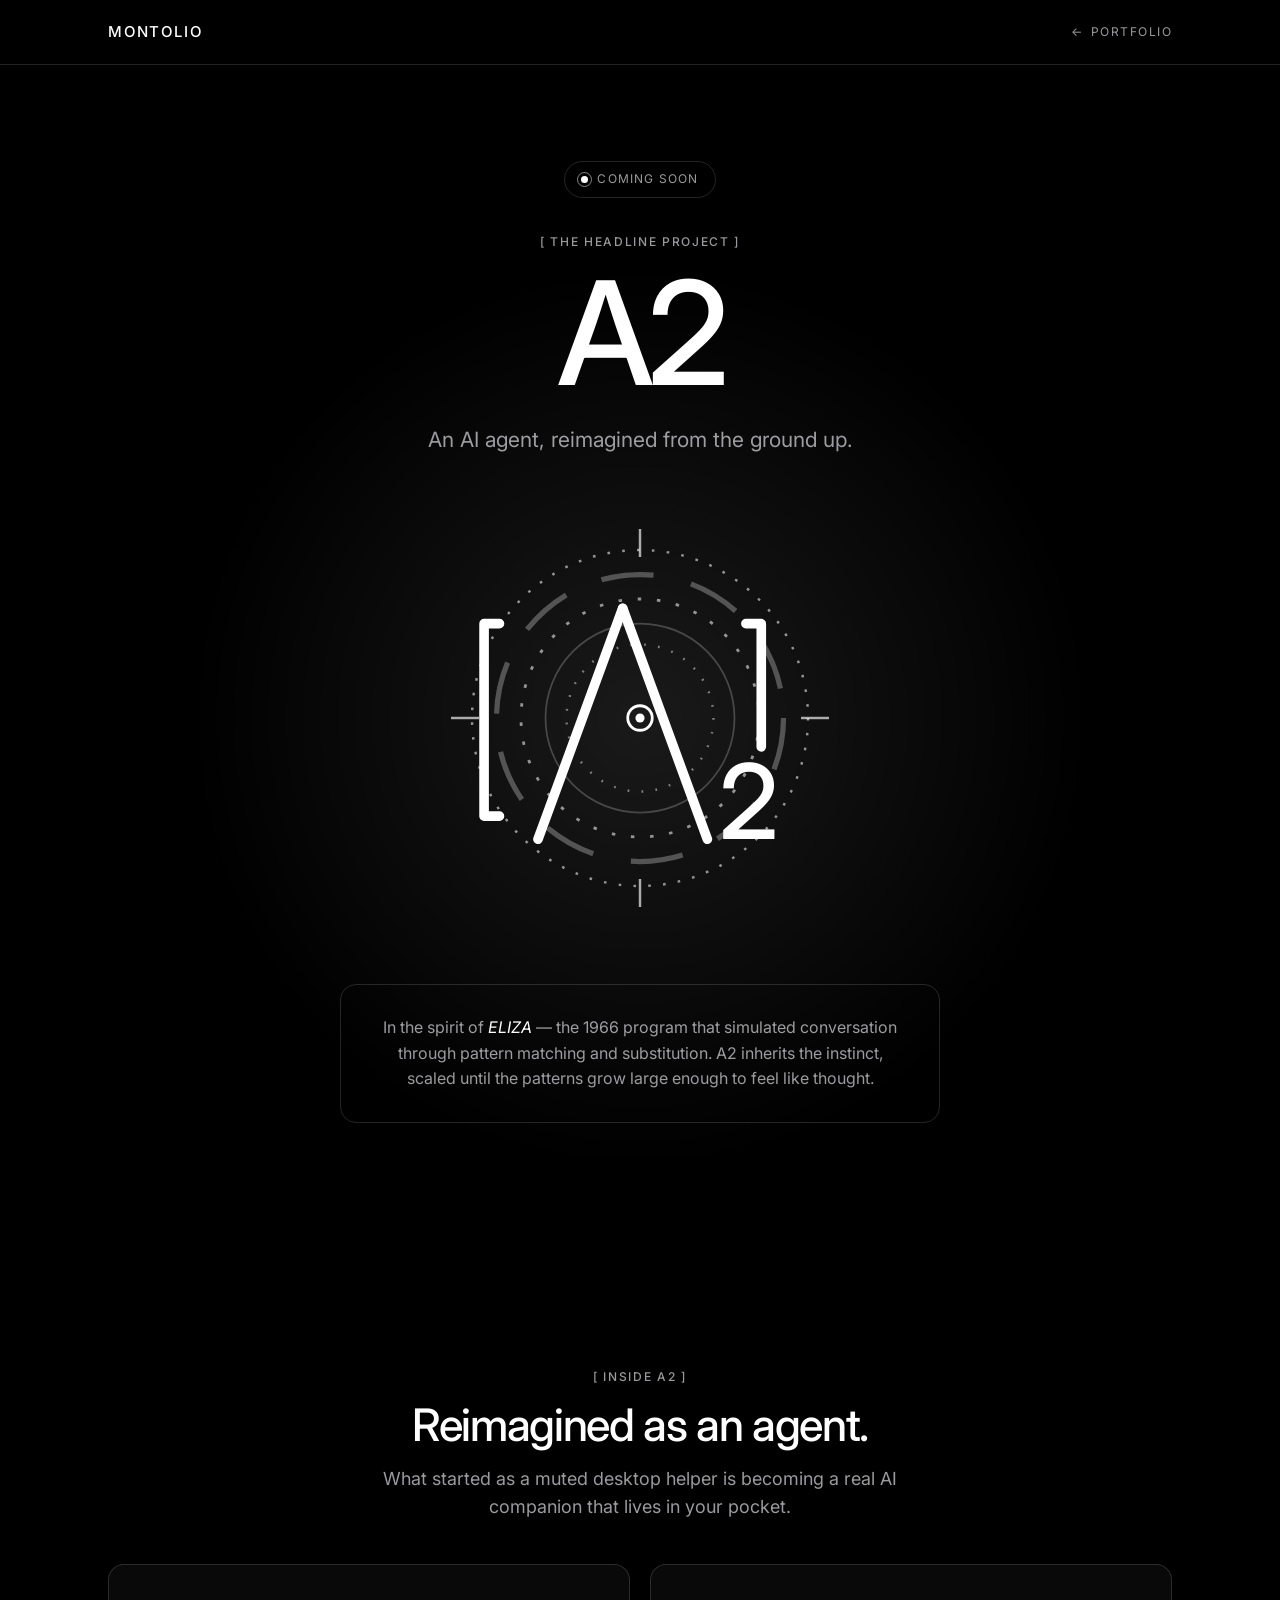
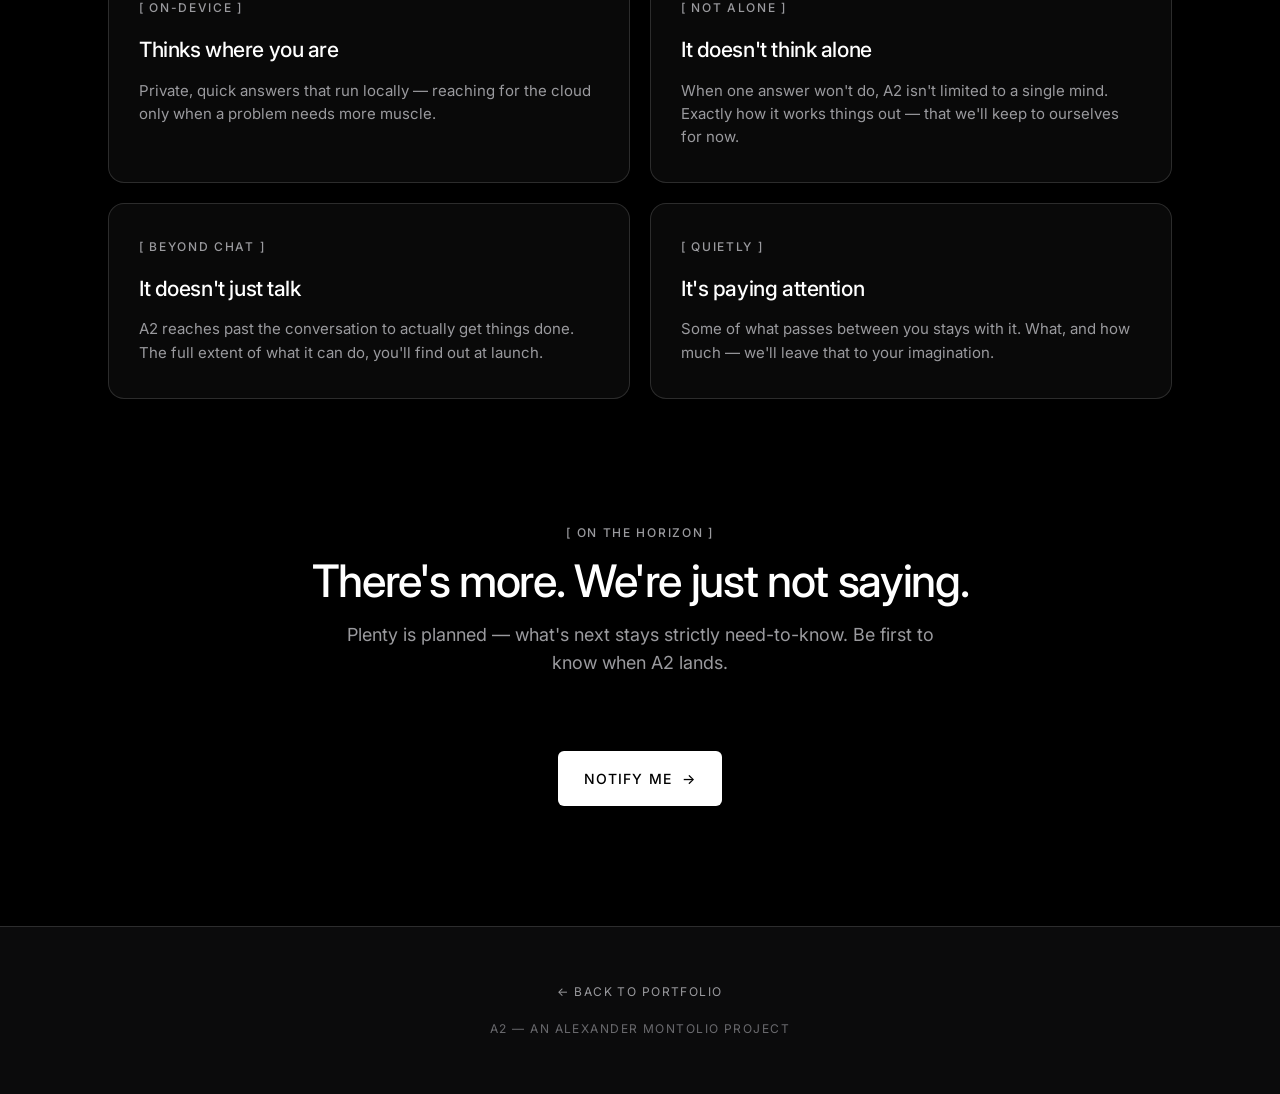
==== a2.html @ ce8a399d "Redesign portfolio: two-page layout, code-rain, bilingual, CV download - Rework index.html into a mo" ====
<!DOCTYPE html>
<html lang="en">
<head>
	<meta charset="utf-8">
	<meta name="viewport" content="width=device-width, initial-scale=1">
	<title>A2 — Alexander Montolio</title>
	<meta name="description" content="A2 — an AI agent, reimagined from the ground up. A project by Alexander Montolio.">
	<link rel="preconnect" href="https://fonts.googleapis.com">
	<link rel="preconnect" href="https://fonts.gstatic.com" crossorigin>
	<link href="https://fonts.googleapis.com/css2?family=Inter:wght@400;500;600&display=swap" rel="stylesheet">
	<link rel="stylesheet" href="assets/css/a2-page.css">
</head>
<body>

<canvas id="rain" aria-hidden="true"></canvas>

<header class="nav">
  <div class="inner nav__inner">
    <a href="index.html" class="nav__brand">Montolio</a>
    <a href="index.html" class="nav__back" data-i18n-html="navBack"><span class="arr">&larr;</span> Portfolio</a>
  </div>
</header>

<main>

  <section class="showcase">
    <div class="inner">
      <span class="badge"><span class="badge__dot"></span><span data-i18n="badge">Coming soon</span></span>
      <div><span class="kicker" data-i18n="kickerLead">The headline project</span></div>
      <h1 class="showcase__title">A2</h1>
      <p class="showcase__sub" data-i18n="sub">An AI agent, reimagined from the ground up.</p>

      <div class="orb" role="img" aria-label="A2 mark">
        <svg viewBox="0 0 240 240" aria-hidden="true">
          <g class="rings">
            <g class="r-ring spin-cw"><circle cx="120" cy="120" r="96" stroke-width="1.4" stroke-opacity=".55" stroke-dasharray="1.5 7"/></g>
            <g class="r-ring spin-ccw"><circle cx="120" cy="120" r="82" stroke-width="3" stroke-opacity=".28" stroke-dasharray="30 22"/></g>
            <g class="r-ring spin-fast"><circle cx="120" cy="120" r="68" stroke-width="1.6" stroke-opacity=".55" stroke-dasharray="2 9"/></g>
            <circle cx="120" cy="120" r="54" stroke-width="1" stroke-opacity=".22"/>
            <g class="r-ring spin-ccw"><circle cx="120" cy="120" r="42" stroke-width="1.4" stroke-opacity=".45" stroke-dasharray="1 7"/></g>
            <g stroke-width="1.4" stroke-opacity=".65">
              <line x1="120" y1="12" x2="120" y2="28"/><line x1="120" y1="212" x2="120" y2="228"/>
              <line x1="12" y1="120" x2="28" y2="120"/><line x1="212" y1="120" x2="228" y2="120"/>
            </g>
            <circle cx="120" cy="120" r="7" stroke-width="1.6"/>
          </g>
          <g class="r-logo" transform="translate(120,120) scale(1.1) translate(-209,-87)">
            <path class="mark" d="M200,30 L156,150"/>
            <path class="mark" d="M200,30 L244,150"/>
            <path class="mark" d="M136,38 L128,38 L128,138 L136,138"/>
            <path class="mark" d="M264,38 L272,38 L272,102"/>
            <text class="r-two" x="250" y="150" font-size="54">2</text>
          </g>
          <circle class="core" cx="120" cy="120" r="2.6"/>
        </svg>
      </div>

      <p class="note reveal" data-i18n-html="note">In the spirit of <em>ELIZA</em> — the 1966 program that simulated conversation through pattern matching and substitution. A2 inherits the instinct, scaled until the patterns grow large enough to feel like thought.</p>
    </div>
  </section>

  <section id="inside">
    <div class="inner">
      <div class="head reveal">
        <span class="kicker" data-i18n="insideKicker">Inside A2</span>
        <h2 class="head__title" data-i18n="insideTitle">Reimagined as an agent.</h2>
        <p class="head__sub" data-i18n="insideSub">What started as a muted desktop helper is becoming a real AI companion that lives in your pocket.</p>
      </div>
      <div class="facets">
        <article class="facet reveal">
          <span class="kicker" data-i18n="f1k">On-device</span>
          <h3 class="facet__title" data-i18n="f1t">Thinks where you are</h3>
          <p class="facet__body" data-i18n="f1b">Private, quick answers that run locally — reaching for the cloud only when a problem needs more muscle.</p>
        </article>
        <article class="facet reveal">
          <span class="kicker" data-i18n="f2k">Not alone</span>
          <h3 class="facet__title" data-i18n="f2t">It doesn't think alone</h3>
          <p class="facet__body" data-i18n="f2b">When one answer won't do, A2 isn't limited to a single mind. Exactly how it works things out — that we'll keep to ourselves for now.</p>
        </article>
        <article class="facet reveal">
          <span class="kicker" data-i18n="f3k">Beyond chat</span>
          <h3 class="facet__title" data-i18n="f3t">It doesn't just talk</h3>
          <p class="facet__body" data-i18n="f3b">A2 reaches past the conversation to actually get things done. The full extent of what it can do, you'll find out at launch.</p>
        </article>
        <article class="facet reveal">
          <span class="kicker" data-i18n="f4k">Quietly</span>
          <h3 class="facet__title" data-i18n="f4t">It's paying attention</h3>
          <p class="facet__body" data-i18n="f4b">Some of what passes between you stays with it. What, and how much — we'll leave that to your imagination.</p>
        </article>
      </div>
    </div>
  </section>

  <section class="close">
    <div class="inner">
      <div class="head reveal">
        <span class="kicker" data-i18n="closeKicker">On the horizon</span>
        <h2 class="head__title" data-i18n="closeTitle">There's more. We're just not saying.</h2>
        <p class="head__sub" data-i18n="closeSub">Plenty is planned — what's next stays strictly need-to-know. Be first to know when A2 lands.</p>
      </div>
      <a class="btn reveal" href="mailto:notalexander24@gmail.com" data-i18n-html="notifyBtn">Notify me <span aria-hidden="true">&rarr;</span></a>
    </div>
  </section>

</main>

<footer class="footer">
  <div class="inner footer__inner">
    <p class="footer__copy"><a href="index.html" data-i18n-html="footerBack">&larr; Back to portfolio</a></p>
    <p class="footer__copy" data-i18n="footerCredit">A2 — an Alexander Montolio project</p>
  </div>
</footer>

<script>
  // ── Matrix code-rain — ported from the main page, 3D depth, glowing head ──
  (function () {
    var canvas = document.getElementById('rain');
    if (!canvas) return;
    var ctx = canvas.getContext('2d');
    var reduce = window.matchMedia('(prefers-reduced-motion: reduce)').matches;
    var chars = ("{}()[]<>;:=+-*/%!&|^~?.,#@_$" + "0123456789" +
                 "def selfimport async await final var void return None True False lambda print").replace(/ /g, "").split('');
    var fontSize = 16, rowsPerSec = 9, life = 1500, cols = 0, headPos = [], headRow = [], trails = [], scale = [], dpr = 1, raf = 0, lastTime = 0;
    var bg = { r: 0, g: 0, b: 0 }, fg = { r: 106, g: 106, b: 110 }, hd = { r: 255, g: 255, b: 255 };

    function hexToRgb(h) {
      h = (h || '').trim();
      if (h.charAt(0) === '#') h = h.slice(1);
      if (h.length === 3) h = h[0] + h[0] + h[1] + h[1] + h[2] + h[2];
      var n = parseInt(h, 16);
      return isNaN(n) ? null : { r: (n >> 16) & 255, g: (n >> 8) & 255, b: n & 255 };
    }
    function readColors() {
      var cs = getComputedStyle(document.documentElement);
      bg = hexToRgb(cs.getPropertyValue('--black')) || bg;
      fg = hexToRgb(cs.getPropertyValue('--mute')) || fg;
      hd = hexToRgb(cs.getPropertyValue('--ink')) || hd;
    }
    function resize() {
      dpr = Math.min(window.devicePixelRatio || 1, 2);
      canvas.width = Math.floor(window.innerWidth * dpr);
      canvas.height = Math.floor(window.innerHeight * dpr);
      ctx.setTransform(dpr, 0, 0, dpr, 0, 0);
      cols = Math.ceil(window.innerWidth / fontSize);
      headPos = []; headRow = []; trails = []; scale = [];
      for (var i = 0; i < cols; i++) { scale[i] = 0.5 + Math.random() * 0.8; headPos[i] = Math.random() * -40; headRow[i] = Math.floor(headPos[i]); trails[i] = []; }
      ctx.fillStyle = 'rgb(' + bg.r + ',' + bg.g + ',' + bg.b + ')';
      ctx.fillRect(0, 0, window.innerWidth, window.innerHeight);
    }
    function frame(now) {
      var dt = Math.min((now - lastTime) / 1000, 0.05); lastTime = now;
      var W = window.innerWidth, H = window.innerHeight;
      ctx.fillStyle = 'rgb(' + bg.r + ',' + bg.g + ',' + bg.b + ')';
      ctx.fillRect(0, 0, W, H);
      ctx.textBaseline = 'top';
      for (var i = 0; i < cols; i++) {
        var s = scale[i], rh = fontSize * s;
        var da = 0.28 + 0.72 * ((s - 0.5) / 0.8);
        var x = i * fontSize;
        headPos[i] += rowsPerSec * s * dt;
        var row = Math.floor(headPos[i]);
        if (row !== headRow[i]) {
          headRow[i] = row;
          if (row >= 0) trails[i].push({ row: row, ch: chars[(Math.random() * chars.length) | 0], t: now });
          if (row * rh > H + rh && Math.random() > 0.94) { headPos[i] = Math.random() * -30; headRow[i] = Math.floor(headPos[i]); }
        }
        ctx.font = '600 ' + (fontSize * s).toFixed(1) + "px ui-monospace, 'JetBrains Mono', monospace";
        var arr = trails[i], keepFrom = 0;
        for (var j = 0; j < arr.length; j++) {
          var age = now - arr[j].t;
          if (age >= life) { keepFrom = j + 1; continue; }
          var y = arr[j].row * rh;
          if (j === arr.length - 1) {
            ctx.shadowColor = 'rgba(' + hd.r + ',' + hd.g + ',' + hd.b + ',' + (0.6 * da).toFixed(3) + ')';
            ctx.shadowBlur = 8 * da;
            ctx.fillStyle = 'rgba(' + hd.r + ',' + hd.g + ',' + hd.b + ',' + (0.66 * da).toFixed(3) + ')';
            ctx.fillText(arr[j].ch, x, y);
            ctx.shadowBlur = 0;
          } else {
            var k = 1 - age / life;
            ctx.fillStyle = 'rgba(' + fg.r + ',' + fg.g + ',' + fg.b + ',' + ((0.10 + 0.5 * k) * da).toFixed(3) + ')';
            ctx.fillText(arr[j].ch, x, y);
          }
        }
        if (keepFrom > 0) trails[i] = arr.slice(keepFrom);
      }
      raf = requestAnimationFrame(frame);
    }

    readColors();
    resize();
    window.addEventListener('resize', resize);
    if (!reduce) { lastTime = performance.now(); raf = requestAnimationFrame(frame); }
  })();

  // ── Bilingual layer: detect browser language automatically (no toggle) ──
  (function () {
    var dict = {
      en: {
        navBack: "<span class=\"arr\">&larr;</span> Portfolio",
        badge: "Coming soon",
        kickerLead: "The headline project",
        sub: "An AI agent, reimagined from the ground up.",
        note: "In the spirit of <em>ELIZA</em> — the 1966 program that simulated conversation through pattern matching and substitution. A2 inherits the instinct, scaled until the patterns grow large enough to feel like thought.",
        insideKicker: "Inside A2",
        insideTitle: "Reimagined as an agent.",
        insideSub: "What started as a muted desktop helper is becoming a real AI companion that lives in your pocket.",
        f1k: "On-device", f1t: "Thinks where you are", f1b: "Private, quick answers that run locally — reaching for the cloud only when a problem needs more muscle.",
        f2k: "Not alone", f2t: "It doesn't think alone", f2b: "When one answer won't do, A2 isn't limited to a single mind. Exactly how it works things out — that we'll keep to ourselves for now.",
        f3k: "Beyond chat", f3t: "It doesn't just talk", f3b: "A2 reaches past the conversation to actually get things done. The full extent of what it can do, you'll find out at launch.",
        f4k: "Quietly", f4t: "It's paying attention", f4b: "Some of what passes between you stays with it. What, and how much — we'll leave that to your imagination.",
        closeKicker: "On the horizon",
        closeTitle: "There's more. We're just not saying.",
        closeSub: "Plenty is planned — what's next stays strictly need-to-know. Be first to know when A2 lands.",
        notifyBtn: "Notify me <span aria-hidden=\"true\">&rarr;</span>",
        footerBack: "&larr; Back to portfolio",
        footerCredit: "A2 — an Alexander Montolio project"
      },
      es: {
        navBack: "<span class=\"arr\">&larr;</span> Portafolio",
        badge: "Próximamente",
        kickerLead: "El proyecto principal",
        sub: "Un agente de IA reimaginado desde cero.",
        note: "En el espíritu de <em>ELIZA</em> — el programa de 1966 que simulaba conversación mediante coincidencia de patrones y sustitución. A2 hereda ese instinto, escalado hasta que los patrones crecen lo suficiente como para sentirse como pensamiento.",
        insideKicker: "Dentro de A2",
        insideTitle: "Reimaginado como agente.",
        insideSub: "Lo que empezó como un discreto asistente de escritorio se está convirtiendo en un verdadero compañero de IA que vive en tu bolsillo.",
        f1k: "En dispositivo", f1t: "Piensa donde estás", f1b: "Respuestas privadas y rápidas que se ejecutan localmente — recurriendo a la nube solo cuando un problema necesita más potencia.",
        f2k: "No está solo", f2t: "No piensa solo", f2b: "Cuando una sola respuesta no basta, A2 no se limita a una única mente. Exactamente cómo lo resuelve — eso nos lo guardamos por ahora.",
        f3k: "Más que chat", f3t: "No solo habla", f3b: "A2 va más allá de la conversación para de verdad hacer las cosas. Todo lo que puede hacer, lo descubrirás en el lanzamiento.",
        f4k: "En silencio", f4t: "Está prestando atención", f4b: "Algo de lo que pasa entre ustedes se queda con él. Qué, y cuánto — lo dejamos a tu imaginación.",
        closeKicker: "En el horizonte",
        closeTitle: "Hay más. Simplemente no lo decimos.",
        closeSub: "Hay mucho planeado — lo que viene es estrictamente confidencial. Sé el primero en saber cuándo llega A2.",
        notifyBtn: "Avísame <span aria-hidden=\"true\">&rarr;</span>",
        footerBack: "&larr; Volver al portafolio",
        footerCredit: "A2 — un proyecto de Alexander Montolio"
      }
    };

    function detect() {
      var langs = navigator.languages && navigator.languages.length ? navigator.languages : [navigator.language || 'en'];
      for (var i = 0; i < langs.length; i++) {
        if ((langs[i] || '').toLowerCase().indexOf('es') === 0) return 'es';
      }
      return 'en';
    }

    function apply(lang) {
      var d = dict[lang] || dict.en;
      document.documentElement.lang = lang;
      document.querySelectorAll('[data-i18n]').forEach(function (el) {
        var v = d[el.getAttribute('data-i18n')]; if (v != null) el.textContent = v;
      });
      document.querySelectorAll('[data-i18n-html]').forEach(function (el) {
        var v = d[el.getAttribute('data-i18n-html')]; if (v != null) el.innerHTML = v;
      });
    }

    apply(detect());
  })();

  // ── Scroll reveals ──
  (function () {
    var els = document.querySelectorAll('.reveal');
    if (!('IntersectionObserver' in window) ||
        window.matchMedia('(prefers-reduced-motion: reduce)').matches) {
      els.forEach(function (el) { el.classList.add('is-visible'); });
      return;
    }
    var io = new IntersectionObserver(function (entries) {
      entries.forEach(function (entry) {
        if (entry.isIntersecting) { entry.target.classList.add('is-visible'); io.unobserve(entry.target); }
      });
    }, { threshold: 0.14 });
    els.forEach(function (el) { io.observe(el); });
  })();
</script>

</body>
</html>
---- assets/css/a2-page.css ----
/* A2 lives in its own pure-black world — a deliberate single-theme commitment */
  :root {
    --black: #000000;
    --ink: #ffffff;
    --soft: #9a9a9e;
    --mute: #6a6a6e;
    --hairline: rgba(255,255,255,0.14);
    --lift: rgba(255,255,255,0.035);
    --font: "SF Pro Display", "Inter", "Helvetica Neue", ui-sans-serif, system-ui, -apple-system, sans-serif;
    --max: 1120px;
    --gap: 120px;
    --r-card: 16px;
    --r-small: 6px;
    --r-pill: 999px;
  }

  * { box-sizing: border-box; }

  body {
    margin: 0;
    background: var(--black);
    color: var(--soft);
    font-family: var(--font);
    font-size: 16px;
    line-height: 1.55;
    -webkit-font-smoothing: antialiased;
    text-rendering: optimizeLegibility;
    overflow-x: hidden;
  }

  /* ── Matrix rain backdrop (ported from the main page, themed for the black world) ── */
  #rain { position: fixed; inset: 0; width: 100%; height: 100%; z-index: 0; display: block; background: var(--black); pointer-events: none; opacity: 0.7; }
  main, .footer { position: relative; z-index: 1; }

  .inner { width: 100%; max-width: var(--max); margin: 0 auto; padding: 0 28px; }

  .kicker { display: inline-block; font-size: 12px; font-weight: 500; text-transform: uppercase; letter-spacing: 0.14em; color: var(--soft); }
  .kicker::before { content: "[ "; } .kicker::after { content: " ]"; }

  /* ── Nav ── */
  .nav {
    position: sticky; top: 0; z-index: 20;
    background: rgba(0,0,0,0.6); backdrop-filter: blur(14px);
    border-bottom: 1px solid var(--hairline);
  }
  .nav__inner { height: 64px; display: flex; align-items: center; justify-content: space-between; }
  .nav__brand { font-size: 15px; font-weight: 500; letter-spacing: 0.12em; text-transform: uppercase; color: var(--ink); text-decoration: none; }
  .nav__back { font-size: 12px; text-transform: uppercase; letter-spacing: 0.12em; color: var(--soft); text-decoration: none; display: inline-flex; align-items: center; gap: 8px; transition: color 0.25s ease; }
  .nav__back:hover, .nav__back:focus-visible { color: var(--ink); }
  .nav__back .arr { transition: transform 0.25s ease; }
  .nav__back:hover .arr { transform: translateX(-3px); }

  /* ── Hero showcase ── */
  .showcase { padding: 96px 0 var(--gap); text-align: center; }
  .showcase__title { font-weight: 500; font-size: clamp(4rem, 16vw, 9rem); line-height: 0.98; letter-spacing: -0.05em; color: var(--ink); margin: 10px 0 0; }
  .showcase__sub { font-size: 21px; color: var(--soft); margin: 20px auto 0; max-width: 42ch; }
  .badge { display: inline-flex; align-items: center; gap: 9px; font-size: 12px; text-transform: uppercase; letter-spacing: 0.10em; color: var(--soft); padding: 8px 16px; border: 1px solid var(--hairline); border-radius: var(--r-pill); margin-bottom: 30px; }
  .badge__dot { width: 7px; height: 7px; border-radius: 50%; background: var(--ink); position: relative; }
  .badge__dot::after { content: ""; position: absolute; inset: -4px; border-radius: 50%; border: 1px solid var(--ink); opacity: 0.5; animation: ping 2.4s ease-out infinite; }
  @keyframes ping { 0% { transform: scale(0.6); opacity: 0.6; } 100% { transform: scale(1.8); opacity: 0; } }

  /* ── Reticle orb ── */
  .orb { position: relative; display: grid; place-items: center; color: var(--ink); margin: 52px auto 0; }
  .orb::before {
    content: ""; position: absolute; width: 88%; aspect-ratio: 1; border-radius: 50%;
    background: radial-gradient(circle, rgba(255,255,255,0.10) 0%, rgba(0,0,0,0) 68%);
    animation: breathe 9s ease-in-out infinite;
  }
  .orb svg { position: relative; width: min(420px, 76vw); height: auto; overflow: visible; }
  .r-ring { transform-origin: 120px 120px; }
  .spin-cw { animation: spin 46s linear infinite; }
  .spin-ccw { animation: spin 60s linear infinite reverse; }
  .spin-fast { animation: spin 26s linear infinite; }
  .rings { stroke: currentColor; fill: none; }
  .mark { stroke: currentColor; stroke-width: 5; fill: none; stroke-linecap: round; stroke-linejoin: round; }
  .r-two { fill: currentColor; font-family: var(--font); font-weight: 500; }
  .core { fill: currentColor; animation: pulse 9s ease-in-out infinite; }
  @keyframes spin { to { transform: rotate(360deg); } }
  @keyframes breathe { 0%,100% { transform: scale(0.96); opacity: 0.8; } 50% { transform: scale(1.04); opacity: 1; } }
  @keyframes pulse { 0%,100% { opacity: 0.55; } 50% { opacity: 1; } }

  /* ── ELIZA note ── */
  .note { max-width: 60ch; margin: 56px auto 0; font-size: 16px; line-height: 1.6; color: var(--soft); padding: 30px 34px; border: 1px solid var(--hairline); border-radius: var(--r-card); }
  .note em { color: var(--ink); font-style: italic; }

  /* ── Section head ── */
  section + section { margin-top: var(--gap); }
  .head { text-align: center; margin: 0 0 44px; }
  .head__title { font-weight: 500; font-size: clamp(2rem, 5vw, 2.8rem); line-height: 1.05; letter-spacing: -0.03em; color: var(--ink); margin: 14px 0 0; text-wrap: balance; }
  .head__sub { font-size: 18px; color: var(--soft); margin: 16px auto 0; max-width: 54ch; }

  /* ── Capability facets ── */
  .facets { display: grid; grid-template-columns: repeat(2, 1fr); gap: 20px; }
  .facet { background: var(--lift); border: 1px solid var(--hairline); border-radius: var(--r-card); padding: 34px 30px; display: flex; flex-direction: column; gap: 12px; transition: border-color 0.3s ease, transform 0.3s ease; }
  .facet:hover { border-color: rgba(255,255,255,0.35); transform: translateY(-3px); }
  .facet__title { font-weight: 500; font-size: 21px; letter-spacing: -0.02em; color: var(--ink); margin: 4px 0 0; }
  .facet__body { font-size: 15px; color: var(--soft); margin: 0; }

  /* ── CTA close ── */
  .close { text-align: center; }
  .btn { display: inline-flex; align-items: center; gap: 10px; margin-top: 30px; font-size: 14px; font-weight: 500; text-transform: uppercase; letter-spacing: 0.08em; background: var(--ink); color: var(--black); border-radius: var(--r-small); text-decoration: none; padding: 17px 26px; transition: opacity 0.25s ease; }
  .btn:hover, .btn:focus-visible { opacity: 0.85; }

  /* ── Footer ── */
  .footer { margin-top: var(--gap); padding: 56px 0; border-top: 1px solid var(--hairline); background: #0b0b0c; }
  .footer__inner { display: flex; flex-direction: column; align-items: center; gap: 18px; }
  .footer__copy { font-size: 12px; text-transform: uppercase; letter-spacing: 0.12em; color: var(--mute); margin: 0; }
  .footer__copy a { color: var(--soft); text-decoration: none; }
  .footer__copy a:hover { color: var(--ink); }

  .reveal { opacity: 0; transform: translateY(24px); transition: opacity 0.7s ease, transform 0.7s ease; }
  .reveal.is-visible { opacity: 1; transform: none; }
  :focus-visible { outline: 2px solid var(--ink); outline-offset: 3px; border-radius: 2px; }

  @media (max-width: 820px) { .facets { grid-template-columns: 1fr; } }
  @media (prefers-reduced-motion: reduce) {
    .spin-cw, .spin-ccw, .spin-fast, .orb::before, .core, .badge__dot::after { animation: none; }
    .reveal { opacity: 1; transform: none; transition: none; }
  }
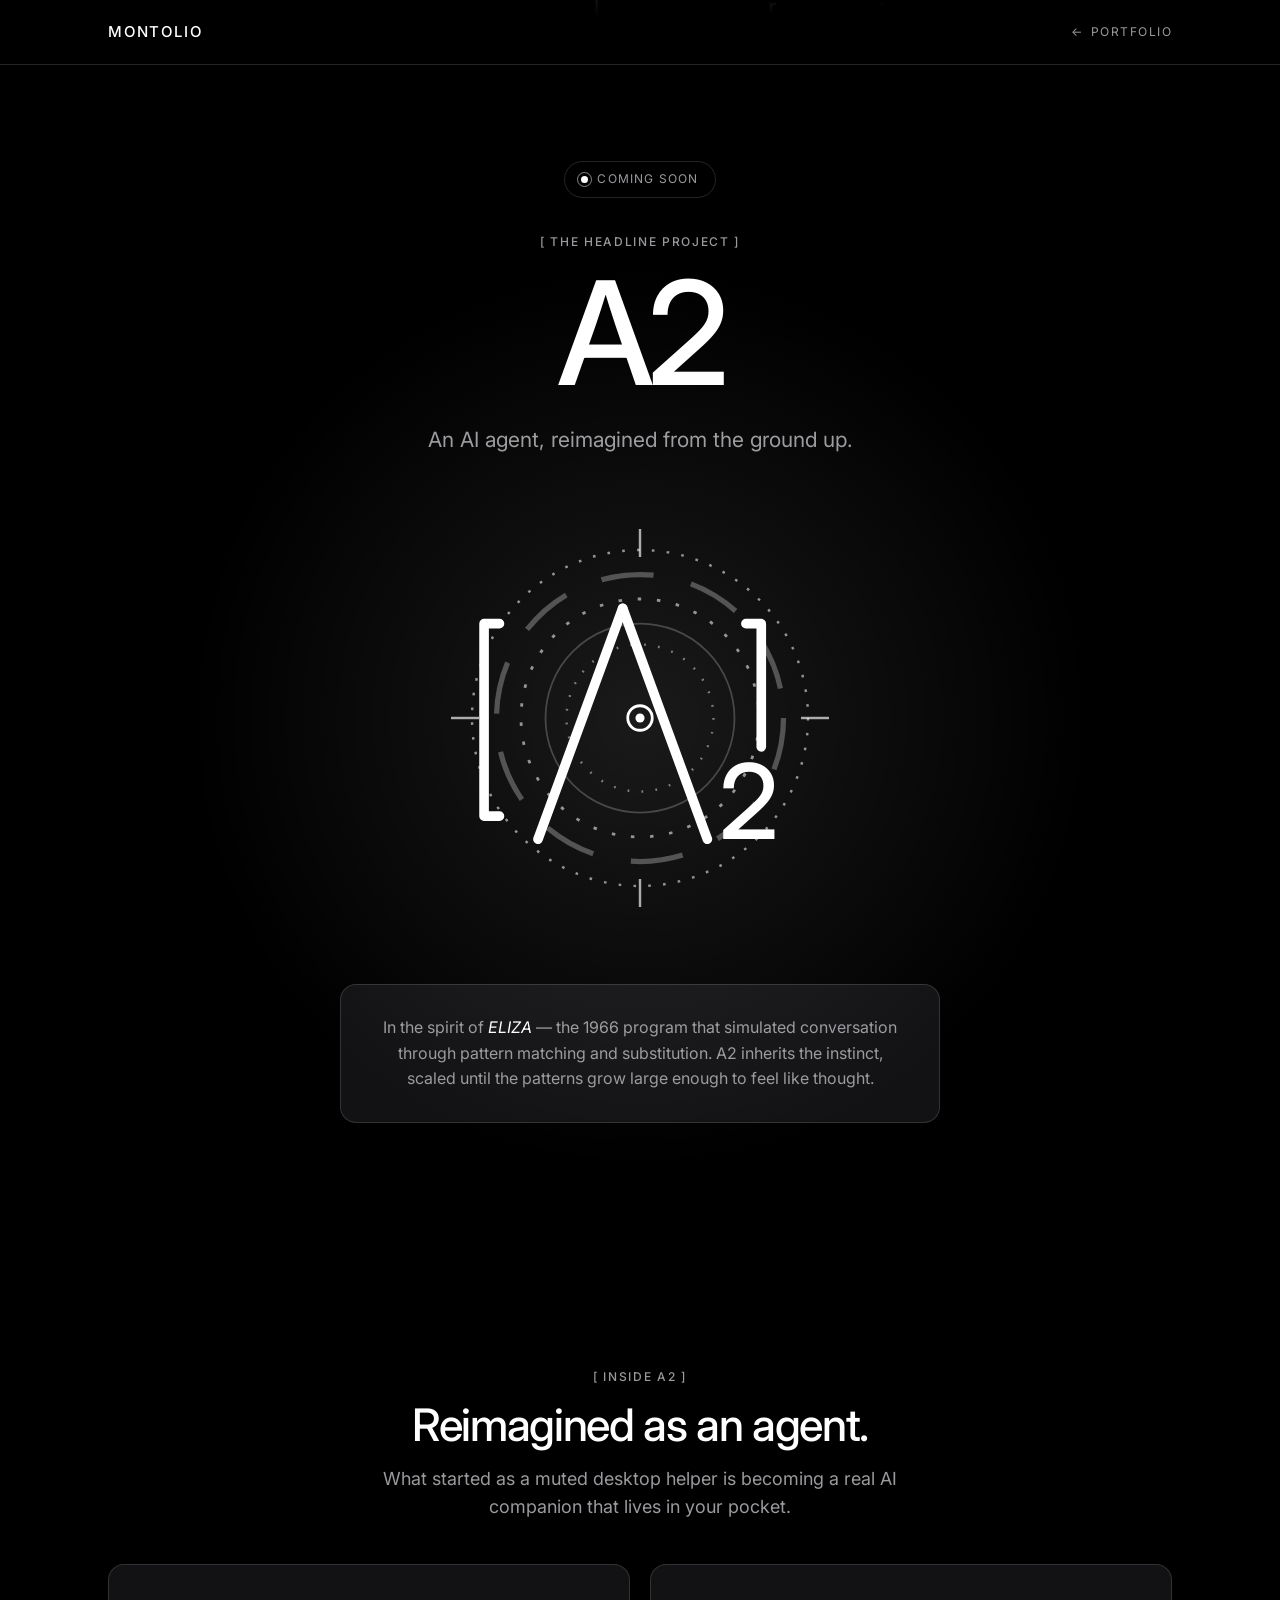
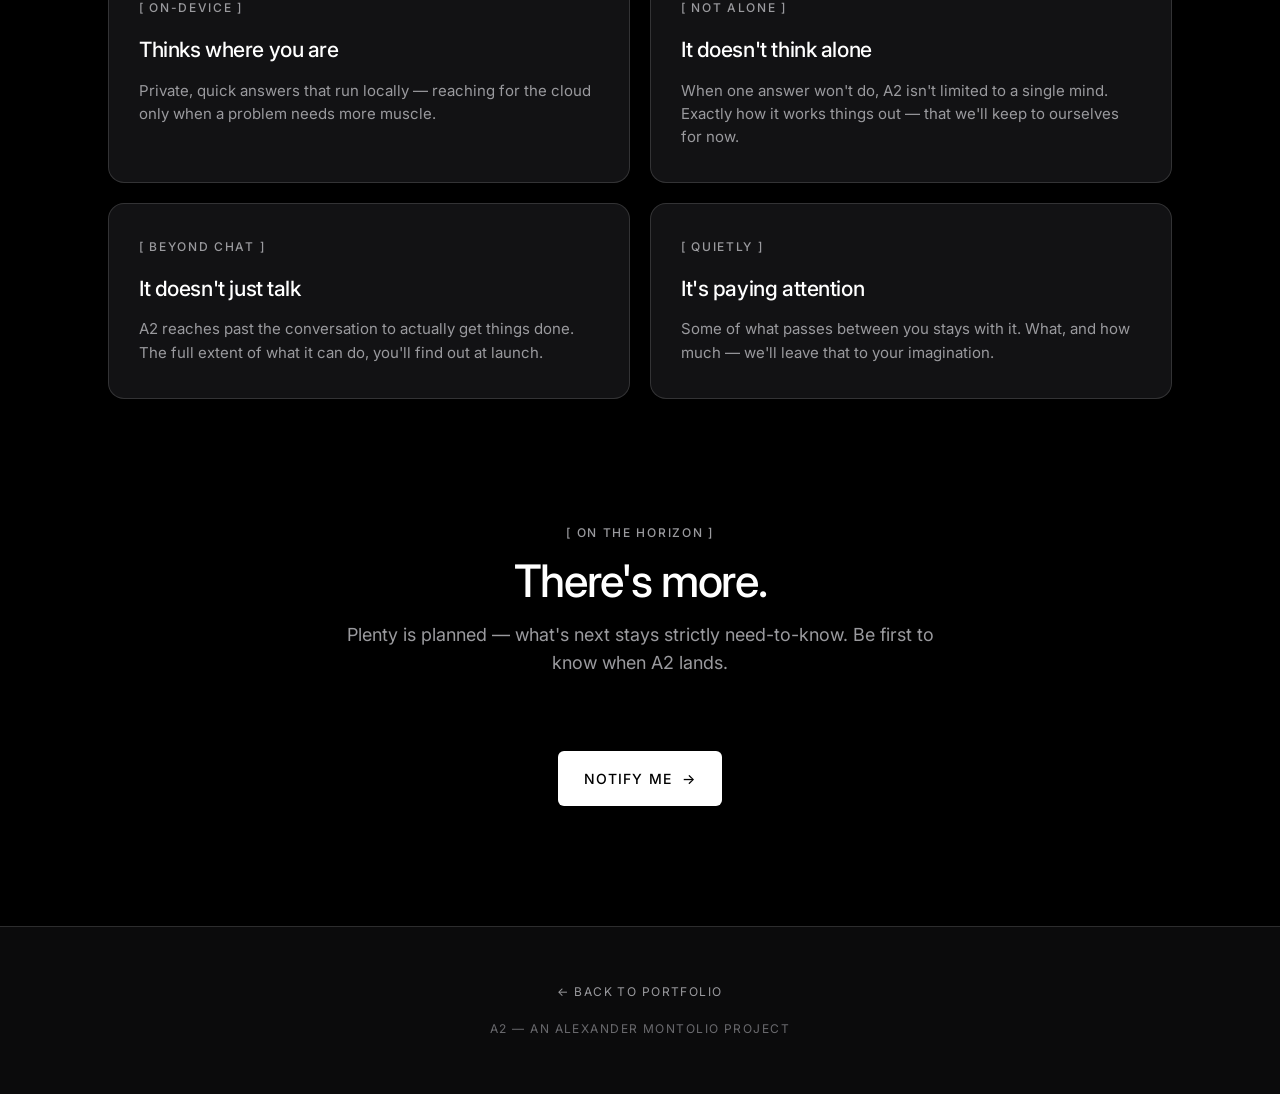
==== commit e53f64c9: "A2 page: trim close heading to 'There's more.'" ====
--- a/a2.html
+++ b/a2.html
@@ -95,7 +95,7 @@
     <div class="inner">
       <div class="head reveal">
         <span class="kicker" data-i18n="closeKicker">On the horizon</span>
-        <h2 class="head__title" data-i18n="closeTitle">There's more. We're just not saying.</h2>
+        <h2 class="head__title" data-i18n="closeTitle">There's more.</h2>
         <p class="head__sub" data-i18n="closeSub">Plenty is planned — what's next stays strictly need-to-know. Be first to know when A2 lands.</p>
       </div>
       <a class="btn reveal" href="mailto:notalexander24@gmail.com" data-i18n-html="notifyBtn">Notify me <span aria-hidden="true">&rarr;</span></a>
@@ -210,7 +210,7 @@
         f3k: "Beyond chat", f3t: "It doesn't just talk", f3b: "A2 reaches past the conversation to actually get things done. The full extent of what it can do, you'll find out at launch.",
         f4k: "Quietly", f4t: "It's paying attention", f4b: "Some of what passes between you stays with it. What, and how much — we'll leave that to your imagination.",
         closeKicker: "On the horizon",
-        closeTitle: "There's more. We're just not saying.",
+        closeTitle: "There's more.",
         closeSub: "Plenty is planned — what's next stays strictly need-to-know. Be first to know when A2 lands.",
         notifyBtn: "Notify me <span aria-hidden=\"true\">&rarr;</span>",
         footerBack: "&larr; Back to portfolio",
@@ -230,7 +230,7 @@
         f3k: "Más que chat", f3t: "No solo habla", f3b: "A2 va más allá de la conversación para de verdad hacer las cosas. Todo lo que puede hacer, lo descubrirás en el lanzamiento.",
         f4k: "En silencio", f4t: "Está prestando atención", f4b: "Algo de lo que pasa entre ustedes se queda con él. Qué, y cuánto — lo dejamos a tu imaginación.",
         closeKicker: "En el horizonte",
-        closeTitle: "Hay más. Simplemente no lo decimos.",
+        closeTitle: "Hay más.",
         closeSub: "Hay mucho planeado — lo que viene es estrictamente confidencial. Sé el primero en saber cuándo llega A2.",
         notifyBtn: "Avísame <span aria-hidden=\"true\">&rarr;</span>",
         footerBack: "&larr; Volver al portafolio",
--- a/assets/css/a2-page.css
+++ b/assets/css/a2-page.css
@@ -80,7 +80,7 @@
   @keyframes pulse { 0%,100% { opacity: 0.55; } 50% { opacity: 1; } }
 
   /* ── ELIZA note ── */
-  .note { max-width: 60ch; margin: 56px auto 0; font-size: 16px; line-height: 1.6; color: var(--soft); padding: 30px 34px; border: 1px solid var(--hairline); border-radius: var(--r-card); }
+  .note { max-width: 60ch; margin: 56px auto 0; font-size: 16px; line-height: 1.6; color: var(--soft); background: #121214; padding: 30px 34px; border: 1px solid var(--hairline); border-radius: var(--r-card); }
   .note em { color: var(--ink); font-style: italic; }
 
   /* ── Section head ── */
@@ -91,7 +91,7 @@
 
   /* ── Capability facets ── */
   .facets { display: grid; grid-template-columns: repeat(2, 1fr); gap: 20px; }
-  .facet { background: var(--lift); border: 1px solid var(--hairline); border-radius: var(--r-card); padding: 34px 30px; display: flex; flex-direction: column; gap: 12px; transition: border-color 0.3s ease, transform 0.3s ease; }
+  .facet { background: #121214; border: 1px solid var(--hairline); border-radius: var(--r-card); padding: 34px 30px; display: flex; flex-direction: column; gap: 12px; transition: border-color 0.3s ease, transform 0.3s ease; }
   .facet:hover { border-color: rgba(255,255,255,0.35); transform: translateY(-3px); }
   .facet__title { font-weight: 500; font-size: 21px; letter-spacing: -0.02em; color: var(--ink); margin: 4px 0 0; }
   .facet__body { font-size: 15px; color: var(--soft); margin: 0; }
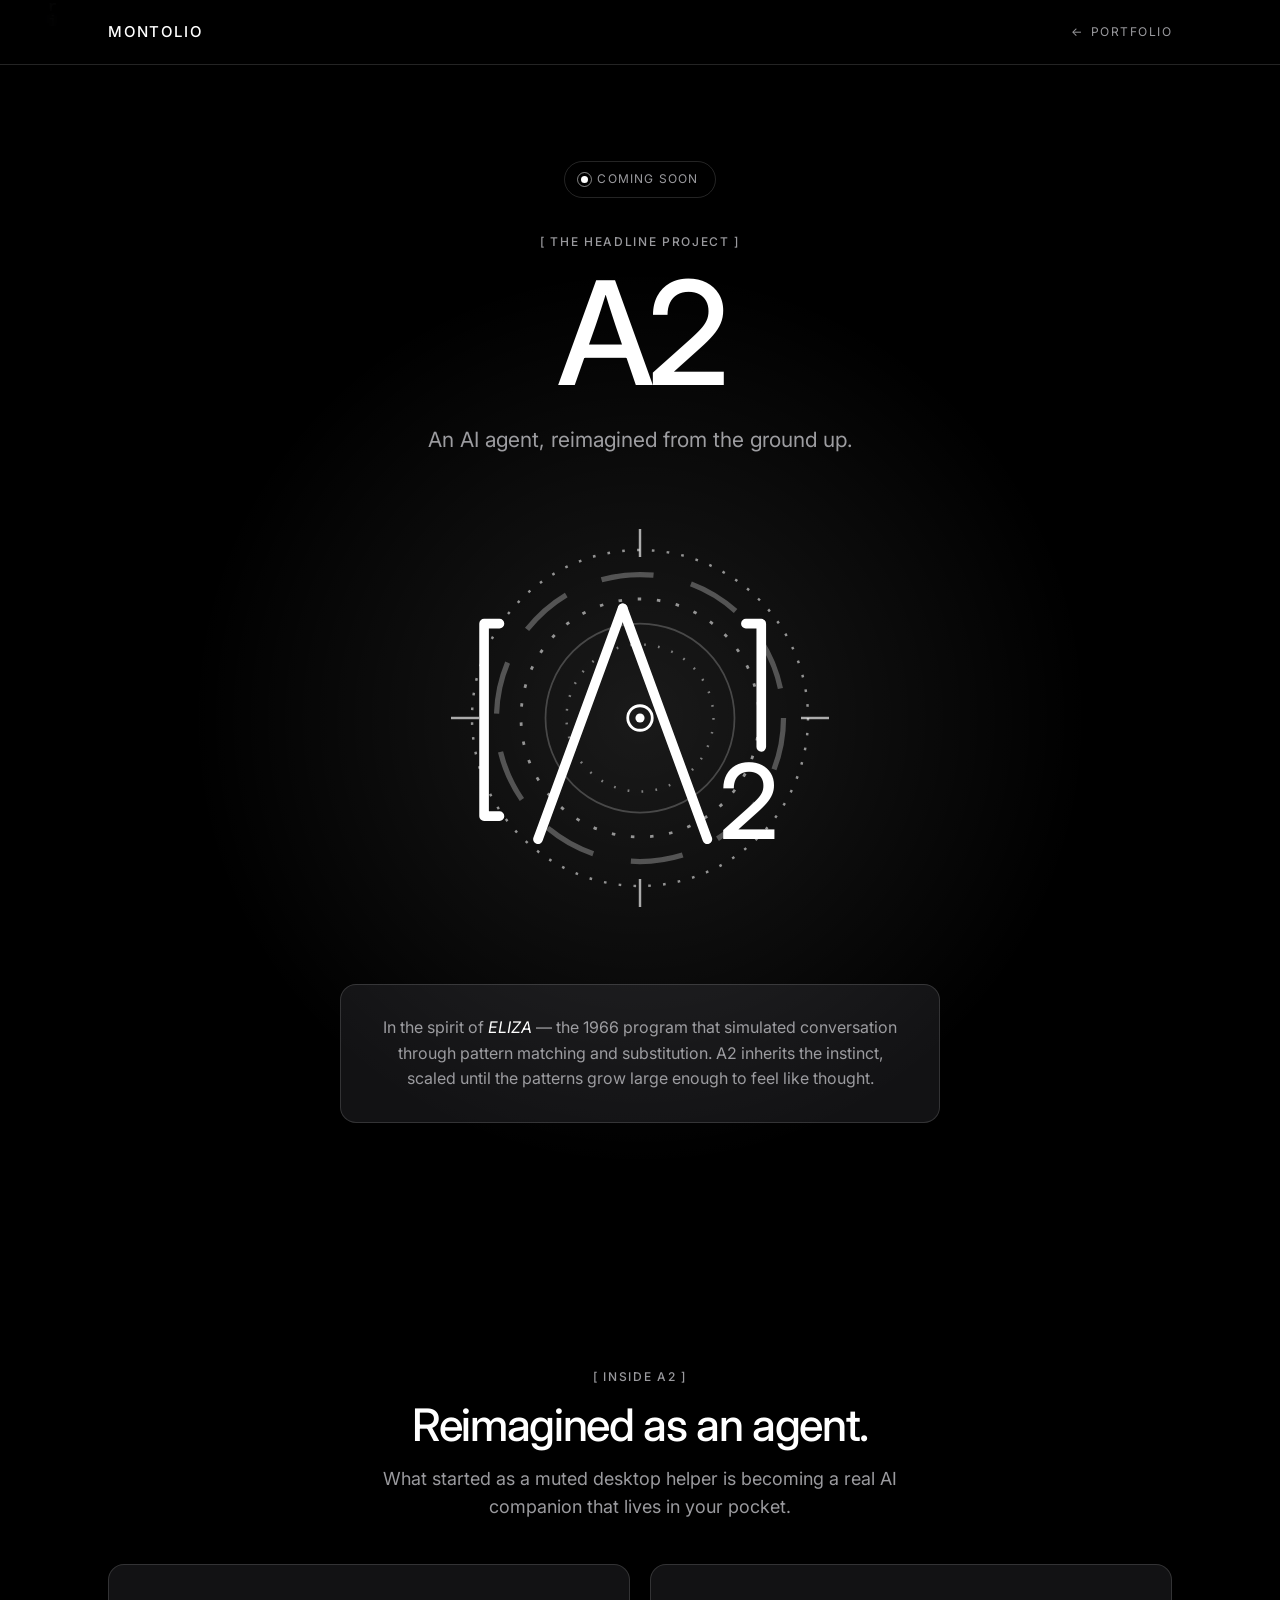
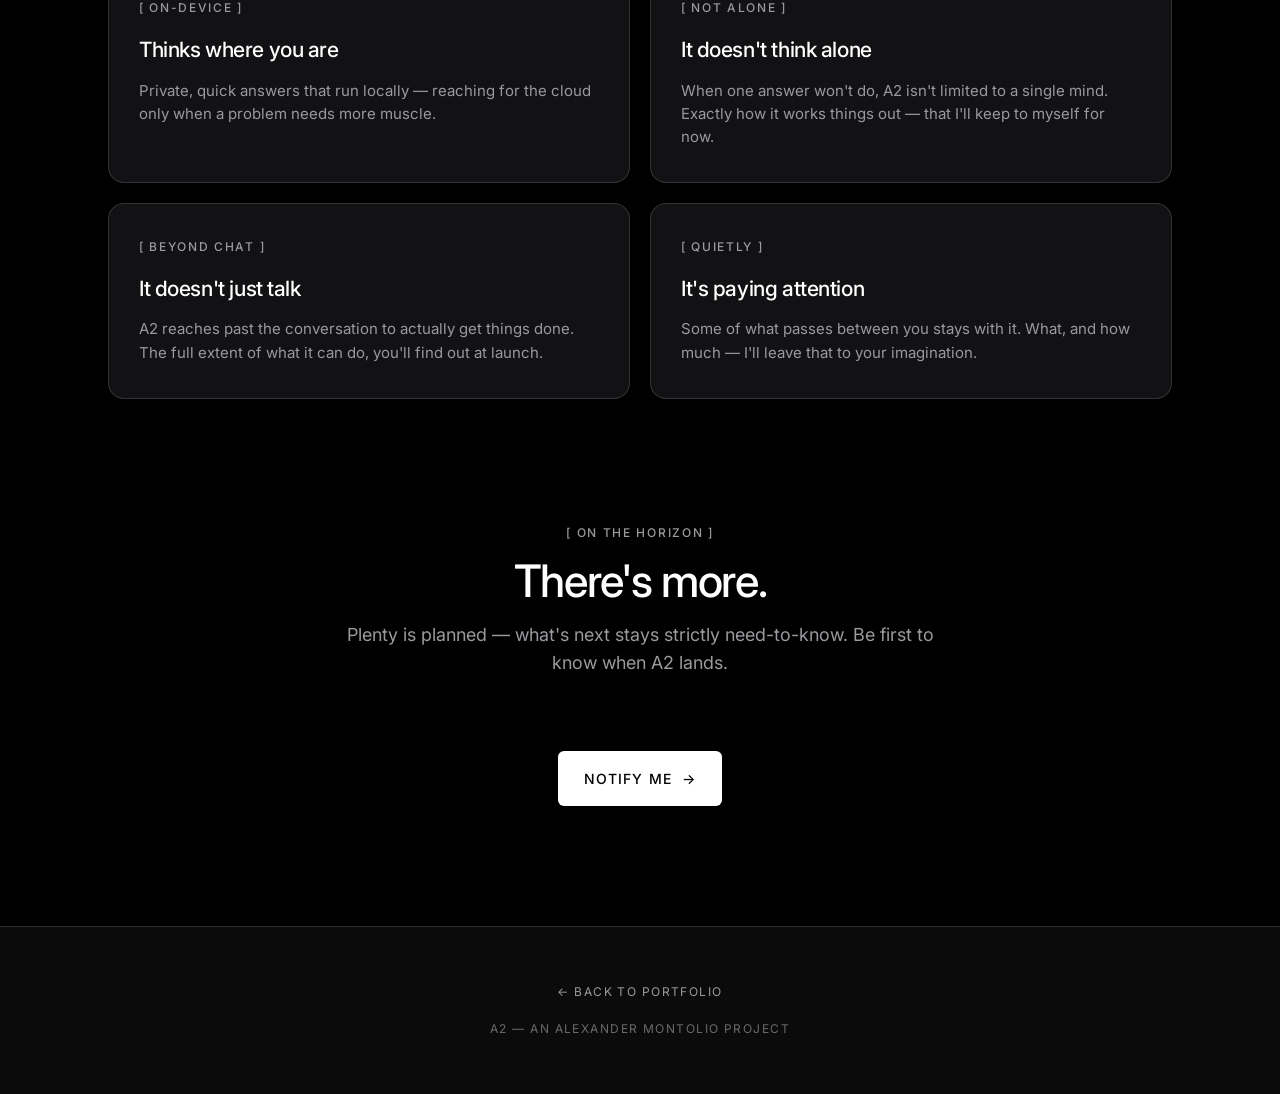
==== commit 11a3cf77: "A2 page: switch copy to first-person singular (solo project)" ====
--- a/a2.html
+++ b/a2.html
@@ -75,7 +75,7 @@
         <article class="facet reveal">
           <span class="kicker" data-i18n="f2k">Not alone</span>
           <h3 class="facet__title" data-i18n="f2t">It doesn't think alone</h3>
-          <p class="facet__body" data-i18n="f2b">When one answer won't do, A2 isn't limited to a single mind. Exactly how it works things out — that we'll keep to ourselves for now.</p>
+          <p class="facet__body" data-i18n="f2b">When one answer won't do, A2 isn't limited to a single mind. Exactly how it works things out — that I'll keep to myself for now.</p>
         </article>
         <article class="facet reveal">
           <span class="kicker" data-i18n="f3k">Beyond chat</span>
@@ -85,7 +85,7 @@
         <article class="facet reveal">
           <span class="kicker" data-i18n="f4k">Quietly</span>
           <h3 class="facet__title" data-i18n="f4t">It's paying attention</h3>
-          <p class="facet__body" data-i18n="f4b">Some of what passes between you stays with it. What, and how much — we'll leave that to your imagination.</p>
+          <p class="facet__body" data-i18n="f4b">Some of what passes between you stays with it. What, and how much — I'll leave that to your imagination.</p>
         </article>
       </div>
     </div>
@@ -206,9 +206,9 @@
         insideTitle: "Reimagined as an agent.",
         insideSub: "What started as a muted desktop helper is becoming a real AI companion that lives in your pocket.",
         f1k: "On-device", f1t: "Thinks where you are", f1b: "Private, quick answers that run locally — reaching for the cloud only when a problem needs more muscle.",
-        f2k: "Not alone", f2t: "It doesn't think alone", f2b: "When one answer won't do, A2 isn't limited to a single mind. Exactly how it works things out — that we'll keep to ourselves for now.",
+        f2k: "Not alone", f2t: "It doesn't think alone", f2b: "When one answer won't do, A2 isn't limited to a single mind. Exactly how it works things out — that I'll keep to myself for now.",
         f3k: "Beyond chat", f3t: "It doesn't just talk", f3b: "A2 reaches past the conversation to actually get things done. The full extent of what it can do, you'll find out at launch.",
-        f4k: "Quietly", f4t: "It's paying attention", f4b: "Some of what passes between you stays with it. What, and how much — we'll leave that to your imagination.",
+        f4k: "Quietly", f4t: "It's paying attention", f4b: "Some of what passes between you stays with it. What, and how much — I'll leave that to your imagination.",
         closeKicker: "On the horizon",
         closeTitle: "There's more.",
         closeSub: "Plenty is planned — what's next stays strictly need-to-know. Be first to know when A2 lands.",
@@ -226,9 +226,9 @@
         insideTitle: "Reimaginado como agente.",
         insideSub: "Lo que empezó como un discreto asistente de escritorio se está convirtiendo en un verdadero compañero de IA que vive en tu bolsillo.",
         f1k: "En dispositivo", f1t: "Piensa donde estás", f1b: "Respuestas privadas y rápidas que se ejecutan localmente — recurriendo a la nube solo cuando un problema necesita más potencia.",
-        f2k: "No está solo", f2t: "No piensa solo", f2b: "Cuando una sola respuesta no basta, A2 no se limita a una única mente. Exactamente cómo lo resuelve — eso nos lo guardamos por ahora.",
+        f2k: "No está solo", f2t: "No piensa solo", f2b: "Cuando una sola respuesta no basta, A2 no se limita a una única mente. Exactamente cómo lo resuelve — eso me lo guardo por ahora.",
         f3k: "Más que chat", f3t: "No solo habla", f3b: "A2 va más allá de la conversación para de verdad hacer las cosas. Todo lo que puede hacer, lo descubrirás en el lanzamiento.",
-        f4k: "En silencio", f4t: "Está prestando atención", f4b: "Algo de lo que pasa entre ustedes se queda con él. Qué, y cuánto — lo dejamos a tu imaginación.",
+        f4k: "En silencio", f4t: "Está prestando atención", f4b: "Algo de lo que pasa entre ustedes se queda con él. Qué, y cuánto — lo dejo a tu imaginación.",
         closeKicker: "En el horizonte",
         closeTitle: "Hay más.",
         closeSub: "Hay mucho planeado — lo que viene es estrictamente confidencial. Sé el primero en saber cuándo llega A2.",
